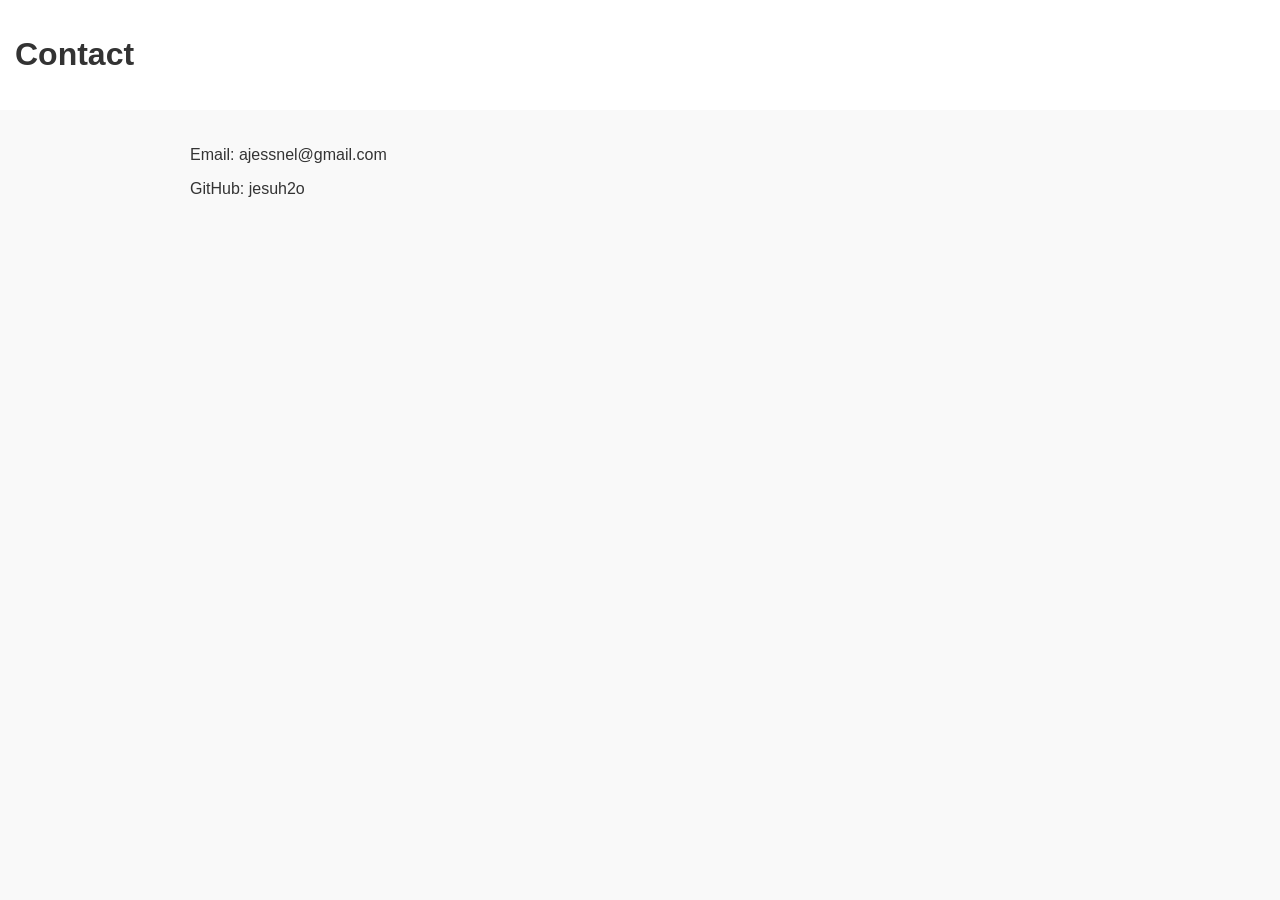
==== contact.html @ d8b5aed1 "Initial commit of my portfolio site" ====
<!DOCTYPE html>
<html>

<head>
    <title>Contact</title>
    <link rel="stylesheet" href="css/style.css">
</head>

<body>
    <header>
        <h1>Contact</h1>
    </header>
    <main class="container fade-in">
        <p>Email: ajessnel@gmail.com</p>
        <p>GitHub: jesuh2o</p>
    </main>
    <script src="js/main.js"></script>
</body>

</html>
---- css/style.css ----
:root {
    --bg: #f9f9f9;
    --text: #333;
    --card: #ffffff;
}

.dark {
    --bg: #121212;
    --text: #eaeaea;
    --card: #1e1e1e;
}

body {
    background: var(--bg);
    color: var(--text);
    font-family: Arial;
    margin: 0;
}

header {
    padding: 15px;
    background: var(--card);
}

.container {
    max-width: 900px;
    margin: auto;
    padding: 20px;
}

.skills span {
    background: #3498db;
    color: white;
    padding: 6px 10px;
    margin: 4px;
    border-radius: 20px;
}

.card {
    background: var(--card);
    padding: 20px;
    margin: 10px 0;
    border-radius: 10px;
}

.fade-in {
    animation: fade 0.6s;
}

@keyframes fade {
    from {
        opacity: 0;
        transform: translateY(10px)
    }

    to {
        opacity: 1
    }
}
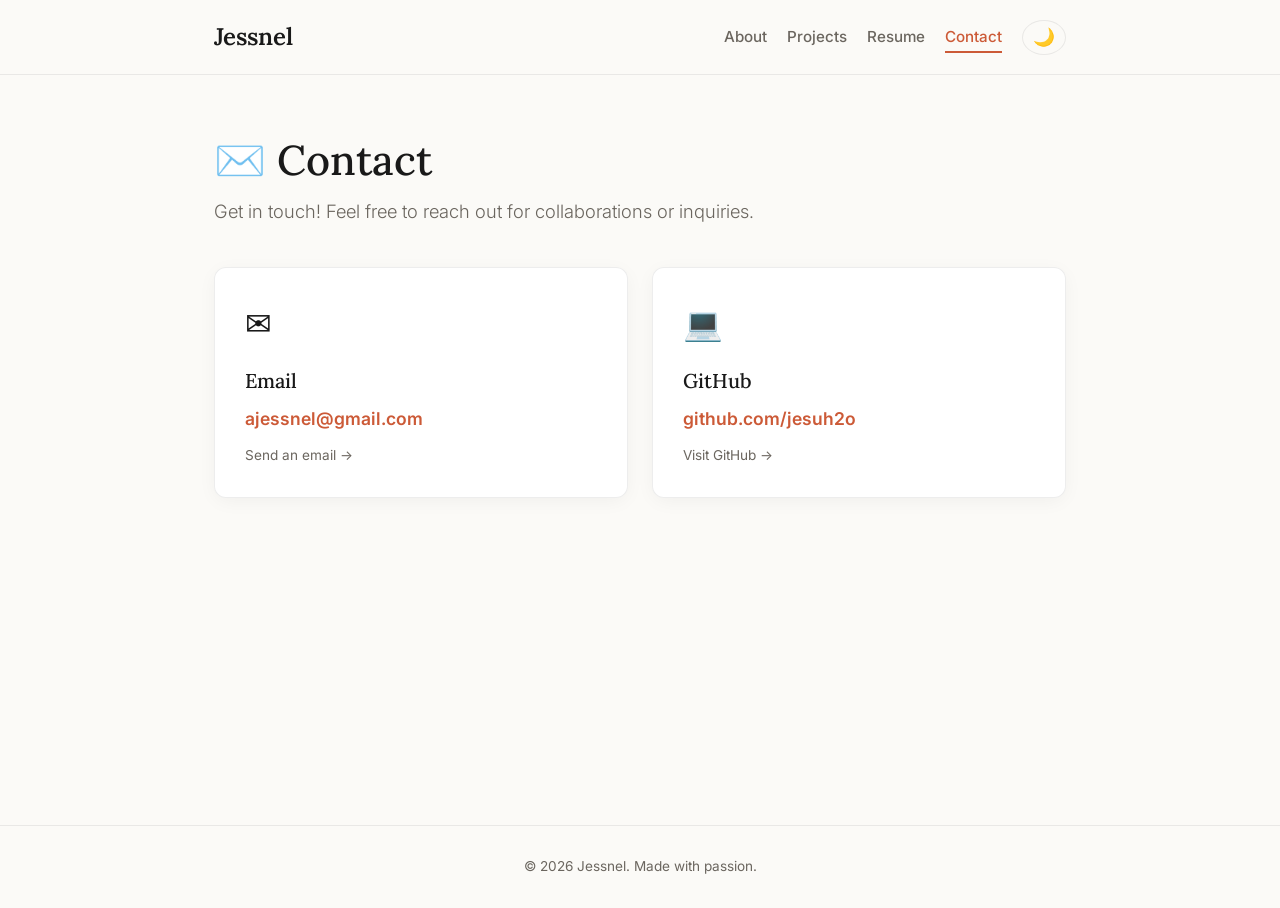
==== commit b65869c3: "Update portfolio site with new files" ====
--- a/contact.html
+++ b/contact.html
@@ -1,19 +1,51 @@
 <!DOCTYPE html>
-<html>
+<html lang="en">
 
 <head>
-    <title>Contact</title>
+    <meta charset="UTF-8">
+    <title>Contact | Jessnel</title>
+    <meta name="viewport" content="width=device-width, initial-scale=1.0">
     <link rel="stylesheet" href="css/style.css">
 </head>
 
 <body>
-    <header>
-        <h1>Contact</h1>
+    <header class="site-header">
+        <div class="header-container">
+            <a href="index.html" class="logo">Jessnel</a>
+            <nav class="nav-menu">
+                <a href="index.html" class="nav-link">About</a>
+                <a href="projects.html" class="nav-link">Projects</a>
+                <a href="resume.html" class="nav-link">Resume</a>
+                <a href="contact.html" class="nav-link active">Contact</a>
+                <button id="themeToggle" class="theme-toggle" aria-label="Toggle Theme">🌙</button>
+            </nav>
+        </div>
     </header>
+
     <main class="container fade-in">
-        <p>Email: ajessnel@gmail.com</p>
-        <p>GitHub: jesuh2o</p>
+        <h1 class="page-title">✉️ Contact</h1>
+        <p class="lead-text">Get in touch! Feel free to reach out for collaborations or inquiries.</p>
+
+        <div class="contact-grid">
+            <a href="mailto:ajessnel@gmail.com" class="card contact-card">
+                <div class="card-icon">✉️</div>
+                <h3 class="card-title">Email</h3>
+                <p class="card-value">ajessnel@gmail.com</p>
+                <span class="card-link-hint">Send an email &rarr;</span>
+            </a>
+
+            <a href="https://github.com/jesuh2o" target="_blank" rel="noopener noreferrer" class="card contact-card">
+                <div class="card-icon">💻</div>
+                <h3 class="card-title">GitHub</h3>
+                <p class="card-value">github.com/jesuh2o</p>
+                <span class="card-link-hint">Visit GitHub &rarr;</span>
+            </a>
+        </div>
     </main>
+
+    <footer class="site-footer">
+        <p>© 2026 Jessnel. Made with passion.</p>
+    </footer>
     <script src="js/main.js"></script>
 </body>
 
--- a/css/style.css
+++ b/css/style.css
@@ -1,59 +1,481 @@
+@import url('https://fonts.googleapis.com/css2?family=Inter:wght@300;400;500;600;700&family=Lora:ital,wght@0,400;0,500;0,600;1,400&display=swap');
+
 :root {
-    --bg: #f9f9f9;
-    --text: #333;
+    /* Warm Anthropic-inspired Light Palette */
+    --bg: #fbfaf7;
+    --bg-accent: #f5f2eb;
     --card: #ffffff;
-}
-
-.dark {
-    --bg: #121212;
-    --text: #eaeaea;
-    --card: #1e1e1e;
+    --text: #191919;
+    --text-muted: #6b665f;
+    --accent: #cc5a37; /* Terracotta */
+    --accent-hover: #b84e2e;
+    --border: rgba(25, 25, 25, 0.08);
+    --border-hover: rgba(25, 25, 25, 0.16);
+    --shadow: 0 4px 20px -2px rgba(25, 25, 25, 0.05);
+    --shadow-hover: 0 10px 30px -4px rgba(25, 25, 25, 0.08);
+    --font-heading: 'Lora', Georgia, serif;
+    --font-body: 'Inter', system-ui, -apple-system, BlinkMacSystemFont, "Segoe UI", Roboto, sans-serif;
+    --transition: all 0.3s cubic-bezier(0.4, 0, 0.2, 1);
+}
+
+:root.dark {
+    /* Rich Dark Charcoal Palette */
+    --bg: #141414;
+    --bg-accent: #1e1e1e;
+    --card: #1b1b1b;
+    --text: #eaeae0;
+    --text-muted: #a3a39e;
+    --accent: #f08562; /* Soft Coral */
+    --accent-hover: #fca587;
+    --border: rgba(234, 234, 224, 0.08);
+    --border-hover: rgba(234, 234, 224, 0.16);
+    --shadow: 0 4px 20px -2px rgba(0, 0, 0, 0.4);
+    --shadow-hover: 0 10px 30px -4px rgba(0, 0, 0, 0.6);
+}
+
+* {
+    box-sizing: border-box;
+    margin: 0;
+    padding: 0;
 }
 
 body {
-    background: var(--bg);
+    background-color: var(--bg);
     color: var(--text);
-    font-family: Arial;
-    margin: 0;
-}
-
-header {
-    padding: 15px;
-    background: var(--card);
-}
-
+    font-family: var(--font-body);
+    line-height: 1.6;
+    transition: var(--transition);
+    overflow-x: hidden;
+}
+
+/* Site Header & Navigation */
+.site-header {
+    background-color: var(--bg);
+    border-bottom: 1px solid var(--border);
+    position: sticky;
+    top: 0;
+    z-index: 100;
+    transition: var(--transition);
+}
+
+.header-container {
+    max-width: 900px;
+    margin: 0 auto;
+    padding: 18px 24px;
+    display: flex;
+    justify-content: space-between;
+    align-items: center;
+}
+
+.logo {
+    font-family: var(--font-heading);
+    font-size: 1.5rem;
+    font-weight: 600;
+    color: var(--text);
+    text-decoration: none;
+    transition: var(--transition);
+}
+
+.logo:hover {
+    color: var(--accent);
+}
+
+.nav-menu {
+    display: flex;
+    align-items: center;
+    gap: 20px;
+}
+
+.nav-link {
+    color: var(--text-muted);
+    font-size: 0.95rem;
+    font-weight: 500;
+    text-decoration: none;
+    transition: var(--transition);
+    position: relative;
+    padding: 4px 0;
+}
+
+.nav-link:hover {
+    color: var(--text);
+}
+
+.nav-link::after {
+    content: '';
+    position: absolute;
+    bottom: 0;
+    left: 0;
+    width: 0;
+    height: 2px;
+    background-color: var(--accent);
+    transition: var(--transition);
+}
+
+.nav-link:hover::after,
+.nav-link.active::after {
+    width: 100%;
+}
+
+.nav-link.active {
+    color: var(--accent);
+}
+
+/* Theme Toggle Button */
+.theme-toggle {
+    background: transparent;
+    border: 1px solid var(--border);
+    cursor: pointer;
+    font-size: 1.1rem;
+    padding: 6px 10px;
+    border-radius: 50%;
+    transition: var(--transition);
+    display: flex;
+    align-items: center;
+    justify-content: center;
+}
+
+.theme-toggle:hover {
+    border-color: var(--accent);
+    background-color: var(--bg-accent);
+    transform: scale(1.08);
+}
+
+/* Containers & Typography */
 .container {
     max-width: 900px;
-    margin: auto;
-    padding: 20px;
+    margin: 0 auto;
+    padding: 60px 24px;
+    min-height: calc(100vh - 150px);
+}
+
+.page-title {
+    font-family: var(--font-heading);
+    font-size: 2.6rem;
+    font-weight: 500;
+    margin-bottom: 12px;
+    line-height: 1.2;
+}
+
+.lead-text {
+    font-size: 1.15rem;
+    color: var(--text-muted);
+    margin-bottom: 40px;
+    max-width: 700px;
+    font-weight: 300;
+}
+
+.section-title {
+    font-family: var(--font-heading);
+    font-size: 1.6rem;
+    font-weight: 500;
+    margin-bottom: 24px;
+    position: relative;
+    padding-bottom: 8px;
+}
+
+.section-title::after {
+    content: '';
+    position: absolute;
+    bottom: 0;
+    left: 0;
+    width: 40px;
+    height: 2px;
+    background-color: var(--accent);
+}
+
+/* Hero Section */
+.hero-section {
+    margin-bottom: 60px;
+}
+
+.hero-section p strong {
+    color: var(--accent);
+    font-weight: 600;
+}
+
+/* Tech Stack Skills */
+.stack-section {
+    margin-bottom: 60px;
+}
+
+.skills {
+    display: flex;
+    flex-wrap: wrap;
+    gap: 10px;
 }
 
 .skills span {
-    background: #3498db;
-    color: white;
-    padding: 6px 10px;
-    margin: 4px;
-    border-radius: 20px;
+    background-color: var(--bg-accent);
+    border: 1px solid var(--border);
+    color: var(--text);
+    padding: 8px 16px;
+    border-radius: 30px;
+    font-size: 0.9rem;
+    font-weight: 500;
+    transition: var(--transition);
+}
+
+.skills span:hover {
+    border-color: var(--accent);
+    background-color: var(--card);
+    transform: translateY(-2px);
+    box-shadow: var(--shadow);
+}
+
+/* Styled Blockquote */
+.quote-section {
+    margin-top: 40px;
+    border-left: 3px solid var(--accent);
+    padding-left: 20px;
+}
+
+.styled-quote {
+    font-family: var(--font-heading);
+    font-size: 1.35rem;
+    font-style: italic;
+    color: var(--text-muted);
+    line-height: 1.5;
+}
+
+/* Cards & Grids */
+.projects-grid,
+.contact-grid {
+    display: grid;
+    grid-template-columns: repeat(auto-fit, minmax(320px, 1fr));
+    gap: 24px;
+    margin-top: 30px;
 }
 
 .card {
-    background: var(--card);
-    padding: 20px;
-    margin: 10px 0;
+    background-color: var(--card);
+    border: 1px solid var(--border);
+    border-radius: 12px;
+    padding: 30px;
+    box-shadow: var(--shadow);
+    transition: var(--transition);
+    text-decoration: none;
+    color: var(--text);
+    display: flex;
+    flex-direction: column;
+}
+
+.card:hover {
+    transform: translateY(-4px);
+    border-color: var(--accent);
+    box-shadow: var(--shadow-hover);
+}
+
+/* Project Cards */
+.project-card .card-icon {
+    font-size: 2.2rem;
+    margin-bottom: 16px;
+}
+
+.project-card .card-title {
+    font-family: var(--font-heading);
+    font-size: 1.4rem;
+    font-weight: 500;
+    margin-bottom: 10px;
+}
+
+.project-card .card-description {
+    color: var(--text-muted);
+    font-size: 0.95rem;
+    margin-bottom: 20px;
+    flex-grow: 1;
+}
+
+.project-card .card-tags {
+    display: flex;
+    flex-wrap: wrap;
+    gap: 8px;
+}
+
+.project-card .card-tags span {
+    font-size: 0.75rem;
+    background-color: var(--bg-accent);
+    border: 1px solid var(--border);
+    padding: 4px 10px;
     border-radius: 10px;
-}
-
+    font-weight: 500;
+}
+
+/* Contact Cards */
+.contact-card .card-icon {
+    font-size: 2rem;
+    margin-bottom: 16px;
+}
+
+.contact-card .card-title {
+    font-family: var(--font-heading);
+    font-size: 1.25rem;
+    font-weight: 500;
+    margin-bottom: 8px;
+}
+
+.contact-card .card-value {
+    font-size: 1.1rem;
+    font-weight: 600;
+    color: var(--accent);
+    margin-bottom: 12px;
+    word-break: break-all;
+}
+
+.contact-card .card-link-hint {
+    font-size: 0.85rem;
+    color: var(--text-muted);
+    transition: var(--transition);
+    margin-top: auto;
+}
+
+.contact-card:hover .card-link-hint {
+    color: var(--accent);
+    padding-left: 4px;
+}
+
+/* Resume Focus Card */
+.focus-card {
+    border-left: 3px solid var(--accent);
+    border-radius: 0 12px 12px 0;
+    font-size: 1.1rem;
+    line-height: 1.6;
+}
+
+.focus-card strong {
+    color: var(--accent);
+}
+
+/* Resume Timeline */
+.resume-section {
+    margin-bottom: 50px;
+}
+
+.timeline {
+    position: relative;
+    border-left: 2px solid var(--border);
+    margin-left: 10px;
+    padding-left: 24px;
+    display: flex;
+    flex-direction: column;
+    gap: 32px;
+}
+
+.timeline-item {
+    position: relative;
+}
+
+.timeline-marker {
+    position: absolute;
+    left: -33px;
+    top: 6px;
+    width: 16px;
+    height: 16px;
+    border-radius: 50%;
+    background-color: var(--bg);
+    border: 2px solid var(--accent);
+    transition: var(--transition);
+}
+
+.timeline-item:hover .timeline-marker {
+    background-color: var(--accent);
+    transform: scale(1.2);
+}
+
+.timeline-content {
+    background-color: var(--card);
+    border: 1px solid var(--border);
+    border-radius: 12px;
+    padding: 24px;
+    box-shadow: var(--shadow);
+    transition: var(--transition);
+}
+
+.timeline-content:hover {
+    border-color: var(--accent);
+    box-shadow: var(--shadow-hover);
+}
+
+.timeline-date {
+    display: inline-block;
+    font-size: 0.8rem;
+    font-weight: 600;
+    text-transform: uppercase;
+    color: var(--accent);
+    margin-bottom: 6px;
+    letter-spacing: 0.05em;
+}
+
+.timeline-title {
+    font-family: var(--font-heading);
+    font-size: 1.2rem;
+    font-weight: 500;
+    margin-bottom: 8px;
+}
+
+.timeline-text {
+    font-size: 0.95rem;
+    color: var(--text-muted);
+}
+
+/* Site Footer */
+.site-footer {
+    border-top: 1px solid var(--border);
+    padding: 30px 24px;
+    text-align: center;
+    background-color: var(--bg);
+    color: var(--text-muted);
+    font-size: 0.85rem;
+    transition: var(--transition);
+}
+
+/* Page Fade-In Animation */
 .fade-in {
-    animation: fade 0.6s;
-}
-
-@keyframes fade {
+    animation: fadeIn 0.8s cubic-bezier(0.16, 1, 0.3, 1) forwards;
+}
+
+@keyframes fadeIn {
     from {
         opacity: 0;
-        transform: translateY(10px)
-    }
-
+        transform: translateY(20px);
+    }
     to {
-        opacity: 1
+        opacity: 1;
+        transform: translateY(0);
+    }
+}
+
+/* Responsive Breakpoints */
+@media (max-width: 600px) {
+    .header-container {
+        flex-direction: column;
+        gap: 15px;
+        padding: 15px 20px;
+    }
+    
+    .nav-menu {
+        width: 100%;
+        justify-content: center;
+        gap: 15px;
+    }
+
+    .container {
+        padding: 40px 20px;
+    }
+
+    .page-title {
+        font-size: 2.1rem;
+    }
+
+    .projects-grid,
+    .contact-grid {
+        grid-template-columns: 1fr;
+    }
+
+    .timeline {
+        padding-left: 20px;
+    }
+    
+    .timeline-marker {
+        left: -29px;
     }
 }
